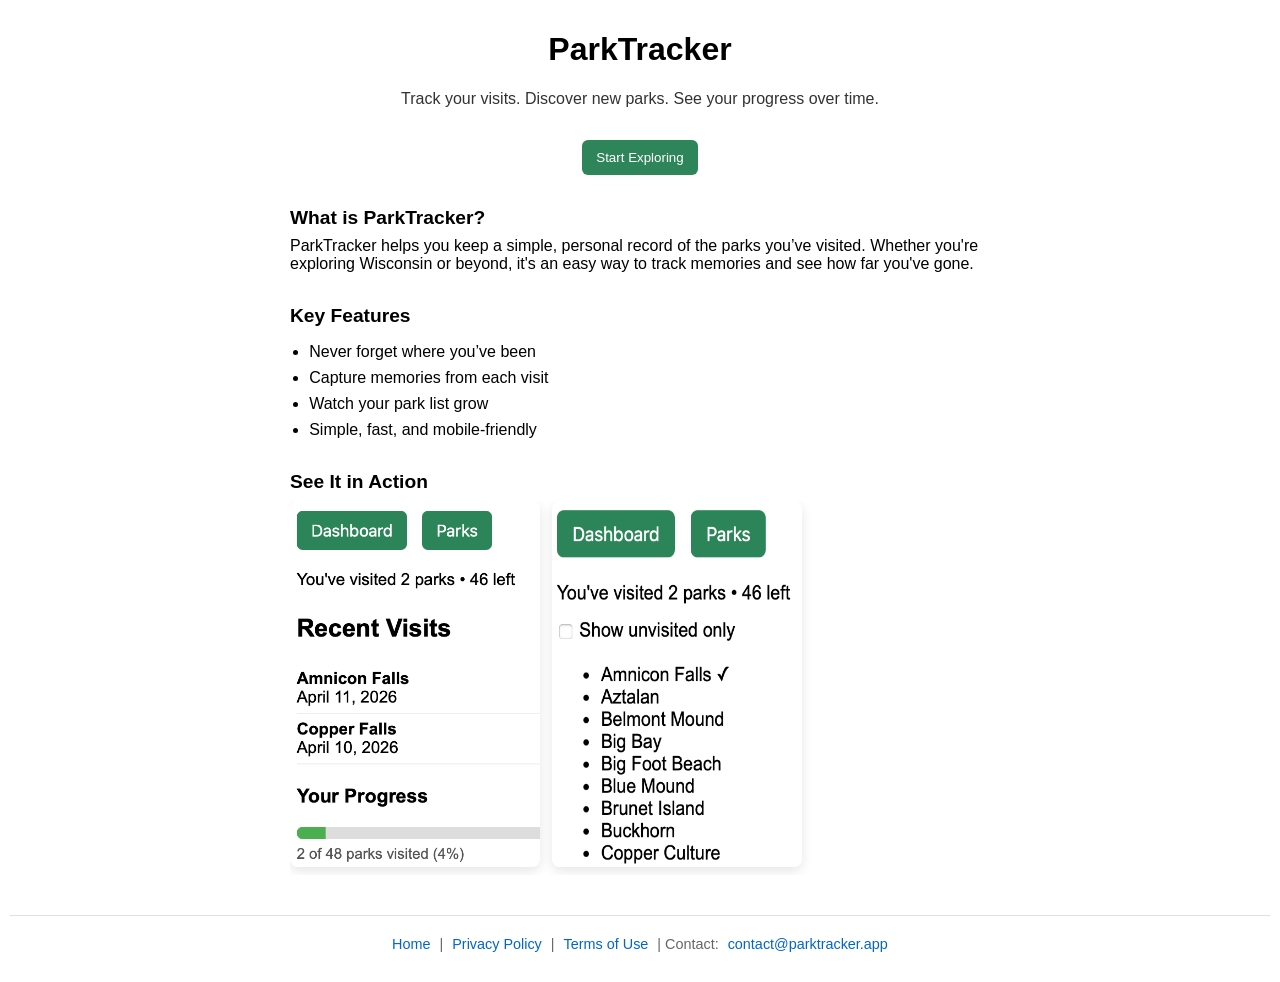
==== index.html @ 31048a4c "Fix favicon filename" ====
<!doctype html>
<html>
  <head>
    <meta charset="UTF-8" />
    <meta name="viewport" content="width=device-width, initial-scale=1.0" />
    <title>Park Tracker</title>
    <link rel="stylesheet" href="styles.css" />
    <link rel="icon" type="image/png" href="/favicon.png" />
  </head>
  <body>
    <!-- LANDING VIEW -->
    <div id="landing-view" class="view">
      <div class="app-container">
        <div class="landing-content">
          <h1>ParkTracker</h1>

          <p class="tagline">
            Track your visits. Discover new parks. See your progress over time.
          </p>

          <button id="start-button">Start Exploring</button>

          <!-- Description -->
          <section class="landing-section">
            <h2>What is ParkTracker?</h2>
            <p>
              ParkTracker helps you keep a simple, personal record of the parks
              you’ve visited. Whether you're exploring Wisconsin or beyond, it's
              an easy way to track memories and see how far you've gone.
            </p>
          </section>

          <!-- Features -->
          <section class="landing-section">
            <h2>Key Features</h2>
            <ul class="feature-list">
              <li>Never forget where you’ve been</li>
              <li>Capture memories from each visit</li>
              <li>Watch your park list grow</li>
              <li>Simple, fast, and mobile-friendly</li>
            </ul>
          </section>

          <!-- Screenshots -->
          <section class="landing-section">
            <h2>See It in Action</h2>

            <div class="screenshot-container">
              <img
                src="/public/images/dashboard.png"
                alt="Dashboard view showing progress and recent visits"
              />
              <img src="/public/images/parks.png" alt="Parks list view" />
              <!--<img
                src="/public/images/details.png"
                alt="Park detail view with notes"
              />-->
            </div>
          </section>
        </div>
      </div>
    </div>

    <!-- APP VIEW -->
    <div id="app-view" class="app-container" style="display: none">
      <h1>Wisconsin State Parks</h1>

      <div id="nav">
        <button id="nav-dashboard">Dashboard</button>
        <button id="nav-parks">Parks</button>
      </div>

      <p id="visit-counter">You’ve visited 0 parks</p>

      <div id="filter-container">
        <label>
          <input type="checkbox" id="filter-unvisited" />
          Show unvisited only
        </label>
      </div>

      <!-- LIST VIEW -->
      <div id="list-view">
        <ul id="parks-list"></ul>
      </div>

      <!-- DETAIL VIEW -->
      <div id="detail-view">
        <button id="back-button">← Back</button>
        <h2 id="park-name"></h2>
        <p id="park-location"></p>
        <p id="park-county"></p>
        <p id="park-description"></p>

        <hr />

        <div id="visit-action">
          <label for="visit-date">Select visit date:</label>
          <input type="date" id="visit-date" />

          <label for="visit-notes">Notes (optional):</label>
          <textarea
            id="visit-notes"
            rows="3"
            placeholder="What made this visit memorable?"
          ></textarea>

          <button id="visit-button">Mark as Visited</button>
        </div>

        <h3>Your Visits</h3>
        <div id="visit-history"></div>
      </div>

      <div id="dashboard-view">
        <h2>Recent Visits</h2>
        <div id="recent-visits"></div>
      </div>

      <h3>Your Progress</h3>

      <div id="total-progress-container">
        <div id="total-progress-bar"></div>
      </div>
      <p id="total-progress-text"></p>
      <div id="progress-message"></div>

      <div id="next-achievement">
        <h3>Next Achievement</h3>
        <p id="next-achievement-title"></p>
        <p id="next-achievement-description"></p>
        <div id="progress-bar-container">
          <div id="progress-bar"></div>
        </div>
        <p id="progress-text"></p>
      </div>

      <div id="achievements-panel">
        <h3>Achievements</h3>
        <ul id="achievements-list"></ul>
      </div>
    </div>

    <script src="env.js"></script>
    <script src="app.js"></script>

    <footer class="app-footer">
      <a href="/index.html">Home</a> |
      <a href="/privacy.html">Privacy Policy</a> |
      <a href="/terms.html">Terms of Use</a> |
      <span
        >Contact:
        <a href="mailto:contact@parktracker.app"
          >contact@parktracker.app</a
        ></span
      >
    </footer>
    <script defer src="/_vercel/insights/script.js"></script>

    <!-- Toast (global UI element) -->
    <div id="toast" class="toast hidden"></div>
  </body>
</html>
---- styles.css ----
html {
  font-size: 16px;
}

body {
  font-family: Arial, sans-serif;
  font-size: 1rem;
  margin: 0;
  padding: 10px;
}

.landing-content {
  text-align: center;
}

.tagline {
  margin: 0.5rem 0 1.5rem;
  font-size: 1rem;
  opacity: 0.8;
}

.landing-section {
  margin-top: 2rem;
  text-align: left;
}

.landing-section h2 {
  font-size: 1.2rem;
  margin-bottom: 0.5rem;
}

.feature-list {
  padding-left: 1.2rem;
}

.feature-list li {
  margin-bottom: 0.5rem;
}

/* Screenshots */
.screenshot-container {
  display: flex;
  gap: 0.75rem;
  overflow-x: auto;
  padding-bottom: 0.5rem;
}

.screenshot-container img {
  width: 70%;
  max-width: 250px;
  border-radius: 8px;
  flex-shrink: 0;
  box-shadow: 0 4px 12px rgba(0, 0, 0, 0.1);
}

li {
  cursor: pointer;
}
#detail-view {
  display: none;
}

/* Highlight animation */
@keyframes achievement-pop {
  0% {
    background-color: #fff3a0;
    transform: scale(1.05);
  }
  100% {
    background-color: transparent;
    transform: scale(1);
  }
}

.achievement-new {
  animation: achievement-pop 1s ease;
  border-radius: 4px;
  padding: 4px;
}

#next-achievement-description {
  font-size: 0.9rem;
  opacity: 0.75;
  margin-top: 0.25rem;
}

#progress-bar-container {
  width: 100%;
  height: 12px;
  background: #ddd;
  border-radius: 6px;
  overflow: hidden;
}

#progress-bar {
  height: 100%;
  width: 0%;
  background: #4caf50;
  transition:
    width 0.3s ease,
    background-color 0.3s ease;
}

#total-progress-container {
  width: 100%;
  height: 12px;
  background: #ddd;
  border-radius: 6px;
  overflow: hidden;
  margin-bottom: 6px;
}

#total-progress-bar {
  background: #4caf50;
  height: 100%;
  width: 0%;
  transition: width 0.3s ease;
}

#visit-action {
  margin-top: 10px;
}

#visit-history {
  margin: 10px 0;
}

#dashboard-view {
  margin: 20px 0;
}

.recent-visit {
  padding: 6px 0;
  border-bottom: 1px solid #eee;
}

#nav {
  margin: 10px 0 20px;
}

#nav button {
  margin-right: 10px;
  padding: 10px 14px;
  font-size: 1rem;
}

.recent-visit:hover {
  background-color: #f5f5f5;
}

.loading {
  color: #666;
  font-style: italic;
}

.empty-state {
  color: #666;
  text-align: center;
  padding: 10px 0;
}

@media (max-width: 600px) {
  body {
    font-family:
      system-ui,
      -apple-system,
      Arial,
      sans-serif;
    font-size: 1rem;
    line-height: 1.6;
    margin: 0;
    padding: 10px;
    color: #333;
    background-color: #f9fafb;
  }

  h1 {
    margin-bottom: 10px;
    color: #2c3e50;
  }

  h2,
  h3 {
    margin-top: 24px;
    margin-bottom: 10px;
    color: #2c3e50;
  }

  a {
    color: #0066cc;
    text-decoration: none;
  }

  a:hover {
    text-decoration: underline;
  }

  li {
    padding: 8px 0;
  }

  button {
    font-size: 1.1rem;
    padding: 12px 16px;
  }
}

#park-location,
#park-county {
  display: block;
  margin: 4px 0;
  color: #444;
}

.app-container {
  max-width: 700px;
  margin: 0 auto;
}

#dashboard-view,
#next-achievement,
#achievements-panel,
#detail-view {
  margin-top: 24px;
}

p {
  margin: 6px 0 12px;
}

.progress-section {
  margin-top: 24px;
}

#total-progress-text,
#progress-text {
  font-size: 0.9rem;
  color: #555;
}

button {
  background-color: #2f855a;
  color: white;
  border: none;
  border-radius: 6px;
  padding: 10px 14px;
  margin-top: 8px;
  cursor: pointer;
}

button:hover {
  background-color: #276749;
}

#visit-action label {
  display: block;
  margin-top: 10px;
  font-weight: 600;
}

#visit-action textarea {
  width: 100%;
  padding: 8px;
  margin-top: 4px;
  border-radius: 4px;
  border: 1px solid #ccc;
  font-family: inherit;
  font-size: 1rem;
  box-sizing: border-box;
}

.visit-entry {
  margin-bottom: 10px;
}

.visit-notes {
  margin-left: 10px;
  font-style: italic;
  color: #555;
}

.app-footer {
  text-align: center;
  margin-top: 40px;
  padding: 20px;
  font-size: 0.9rem;
  color: #666;
  border-top: 1px solid #e0e0e0;
}

.app-footer a {
  color: #0066cc;
  text-decoration: none;
  margin: 0 5px;
}

.app-footer a:hover {
  text-decoration: underline;
}

.footer-separator {
  color: #999;
}

.updated {
  color: #666;
  font-size: 0.9rem;
}

.legal-container {
  max-width: 800px;
  margin: 0 auto;
  padding: 20px;
}

.legal-header {
  padding: 20px;
  max-width: 800px;
  margin: 0 auto;
}

.legal-header a {
  color: #0066cc;
  text-decoration: none;
  font-size: 0.95rem;
}

.toast {
  position: fixed;
  bottom: 20px;
  left: 50%;
  transform: translateX(-50%);
  background: #222;
  color: #fff;
  padding: 12px 18px;
  border-radius: 10px;
  opacity: 0.95;
  font-size: 14px;
  z-index: 1000;
}

.hidden {
  display: none;
}

.achievement-section {
  margin-bottom: 1rem;
}

.achievement-section h3 {
  margin-bottom: 0.5rem;
  font-size: 0.9rem;
  text-transform: uppercase;
  opacity: 0.7;
}

.achievement-item {
  padding: 6px 0;
}

.achievement-item.locked {
  opacity: 0.5;
}

.achievement-progress {
  font-size: 0.8rem;
  opacity: 0.7;
  margin-left: 1.2rem;
}

.visit-header {
  display: flex;
  justify-content: space-between;
  align-items: center;
}

.visit-delete-btn {
  background: none;
  border: none;
  cursor: pointer;
  font-size: 1rem;
}

.visit-delete-btn:hover {
  opacity: 0.7;
}
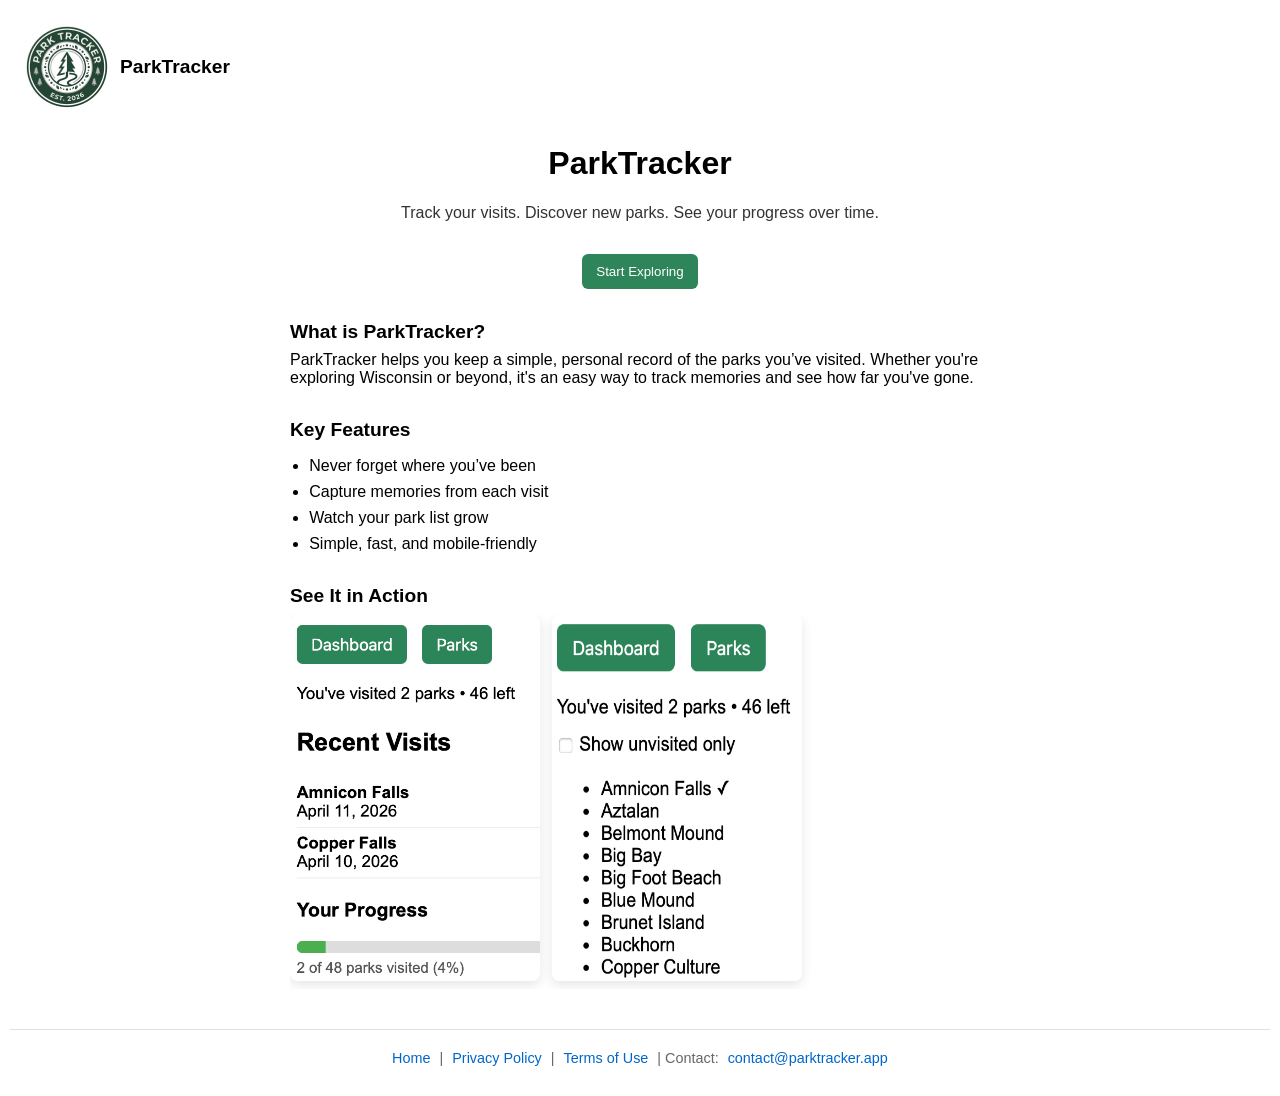
==== commit 790cf22d: "Add app logo" ====
--- a/index.html
+++ b/index.html
@@ -5,9 +5,18 @@
     <meta name="viewport" content="width=device-width, initial-scale=1.0" />
     <title>Park Tracker</title>
     <link rel="stylesheet" href="styles.css" />
-    <link rel="icon" type="image/png" href="/favicon.png" />
+    <link rel="icon" type="image/png" href="/public/favicon.png" />
   </head>
   <body>
+    <header class="app-header">
+      <div class="brand">
+        <img id="brand-logo" alt="ParkTracker logo" />
+        <div class="brand-text">
+          <h1 id="brand-title"></h1>
+        </div>
+      </div>
+    </header>
+
     <!-- LANDING VIEW -->
     <div id="landing-view" class="view">
       <div class="app-container">
--- a/styles.css
+++ b/styles.css
@@ -374,13 +374,44 @@
   align-items: center;
 }
 
+.visit-actions {
+  display: flex;
+  gap: 0.5rem;
+}
+
+.visit-edit-btn,
 .visit-delete-btn {
   background: none;
   border: none;
   cursor: pointer;
   font-size: 1rem;
-}
-
+  padding: 0;
+  margin: 0;
+  color: inherit;
+}
+
+.visit-edit-btn:hover,
 .visit-delete-btn:hover {
   opacity: 0.7;
-}+}
+
+.app-header {
+  padding: 1rem;
+}
+
+.brand {
+  display: flex;
+  align-items: center;
+  gap: 0.75rem;
+}
+
+#brand-logo {
+  width: 82px;
+  height: 82px;
+  object-fit: contain;
+}
+
+.brand-text h1 {
+  font-size: 1.2rem;
+  margin: 0;
+}
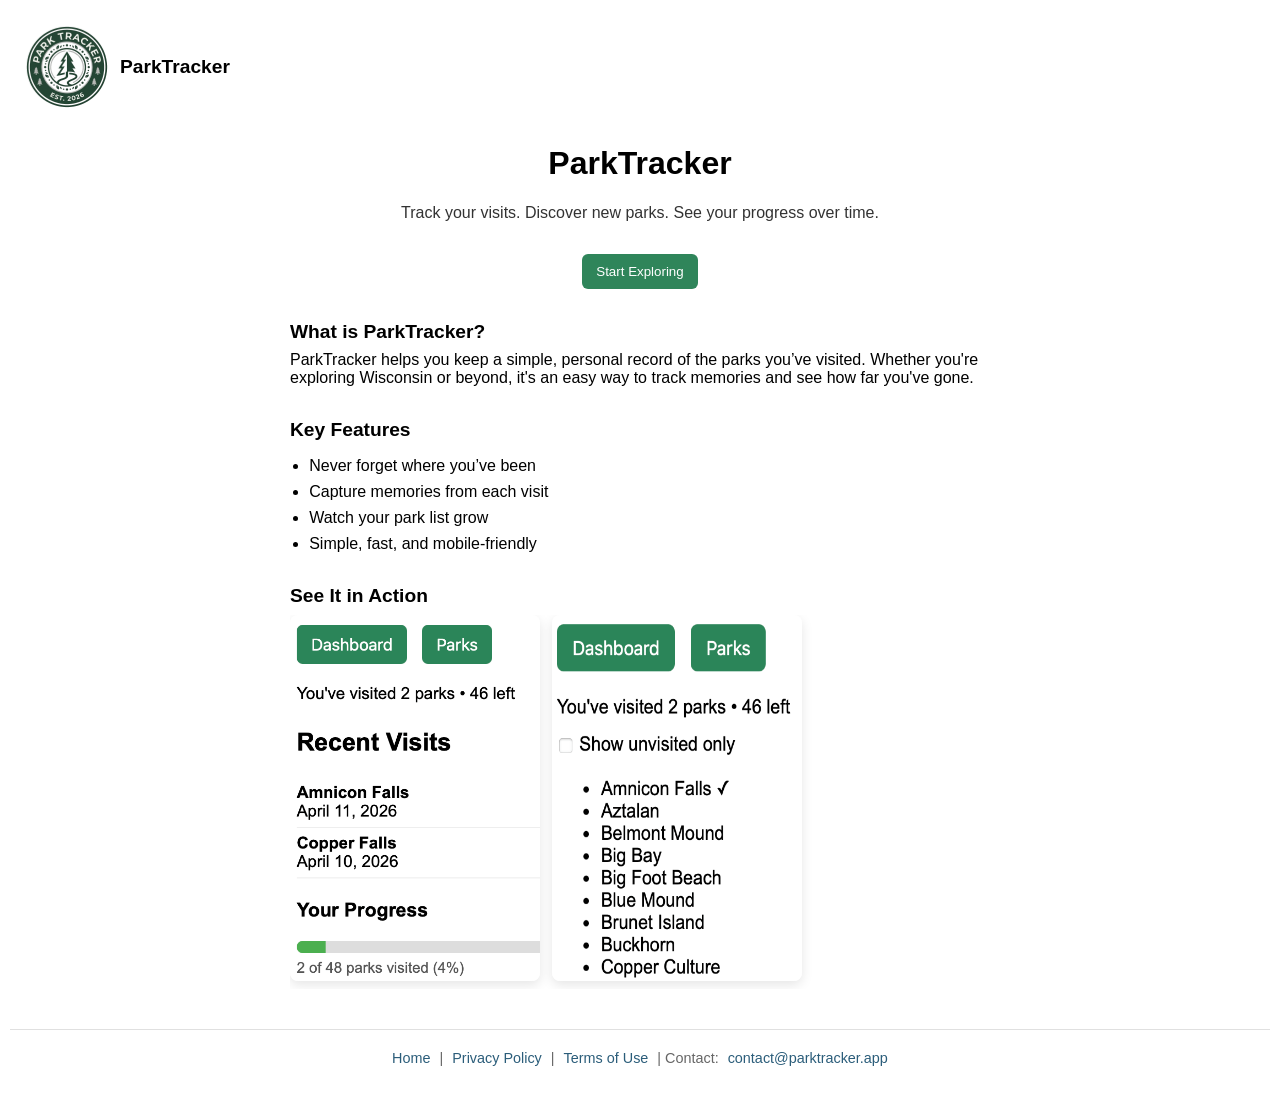
==== commit 6a7ddf65: "Added momentum messaging to Dashboard" ====
--- a/index.html
+++ b/index.html
@@ -121,6 +121,11 @@
         <div id="visit-history"></div>
       </div>
 
+      <section id="momentum-section">
+        <h3>Looking Back</h3>
+        <div id="momentum-message"></div>
+      </section>
+
       <div id="dashboard-view">
         <h2>Recent Visits</h2>
         <div id="recent-visits"></div>
--- a/styles.css
+++ b/styles.css
@@ -95,7 +95,7 @@
 #progress-bar {
   height: 100%;
   width: 0%;
-  background: #4caf50;
+  background: #2f855a;
   transition:
     width 0.3s ease,
     background-color 0.3s ease;
@@ -111,7 +111,7 @@
 }
 
 #total-progress-bar {
-  background: #4caf50;
+  background: #2f855a;
   height: 100%;
   width: 0%;
   transition: width 0.3s ease;
@@ -176,18 +176,18 @@
 
   h1 {
     margin-bottom: 10px;
-    color: #2c3e50;
+    color: #2f3e36;
   }
 
   h2,
   h3 {
     margin-top: 24px;
     margin-bottom: 10px;
-    color: #2c3e50;
+    color: #2f3e36;
   }
 
   a {
-    color: #0066cc;
+    color: #2b5d7a;
     text-decoration: none;
   }
 
@@ -289,7 +289,7 @@
 }
 
 .app-footer a {
-  color: #0066cc;
+  color: #2b5d7a;
   text-decoration: none;
   margin: 0 5px;
 }
@@ -320,7 +320,7 @@
 }
 
 .legal-header a {
-  color: #0066cc;
+  color: #2b5d7a;
   text-decoration: none;
   font-size: 0.95rem;
 }
@@ -415,3 +415,70 @@
   font-size: 1.2rem;
   margin: 0;
 }
+
+.park-list-item {
+  padding: 0.9rem 1rem;
+  border-radius: 10px;
+  margin-bottom: 0.75rem;
+  transition: background 0.15s ease;
+}
+
+.park-list-item:hover {
+  background: rgba(0, 0, 0, 0.03);
+}
+
+.park-list-item.visited {
+  border-left: 4px solid #5b7f5b;
+}
+
+.park-list-item.unvisited {
+  opacity: 0.94;
+}
+
+.park-list-name {
+  font-weight: 600;
+}
+
+.park-visit-meta {
+  margin-top: 0.35rem;
+}
+
+.visit-status {
+  font-size: 0.92rem;
+  font-weight: 600;
+  color: #355e3b;
+}
+
+.last-visited {
+  font-size: 0.82rem;
+  color: #666;
+  margin-top: 0.15rem;
+}
+
+.park-unvisited {
+  margin-top: 0.35rem;
+  font-size: 0.88rem;
+  color: #777;
+}
+
+.visit-summary {
+  margin-bottom: 1rem;
+}
+
+.last-visit-message {
+  color: #5a5a5a;
+  font-size: 0.92rem;
+}
+
+#momentum-section {
+  margin: 24px 0;
+}
+
+#momentum-section h3 {
+  margin-bottom: 0.4rem;
+}
+
+#momentum-message {
+  color: #555;
+  line-height: 1.5;
+}
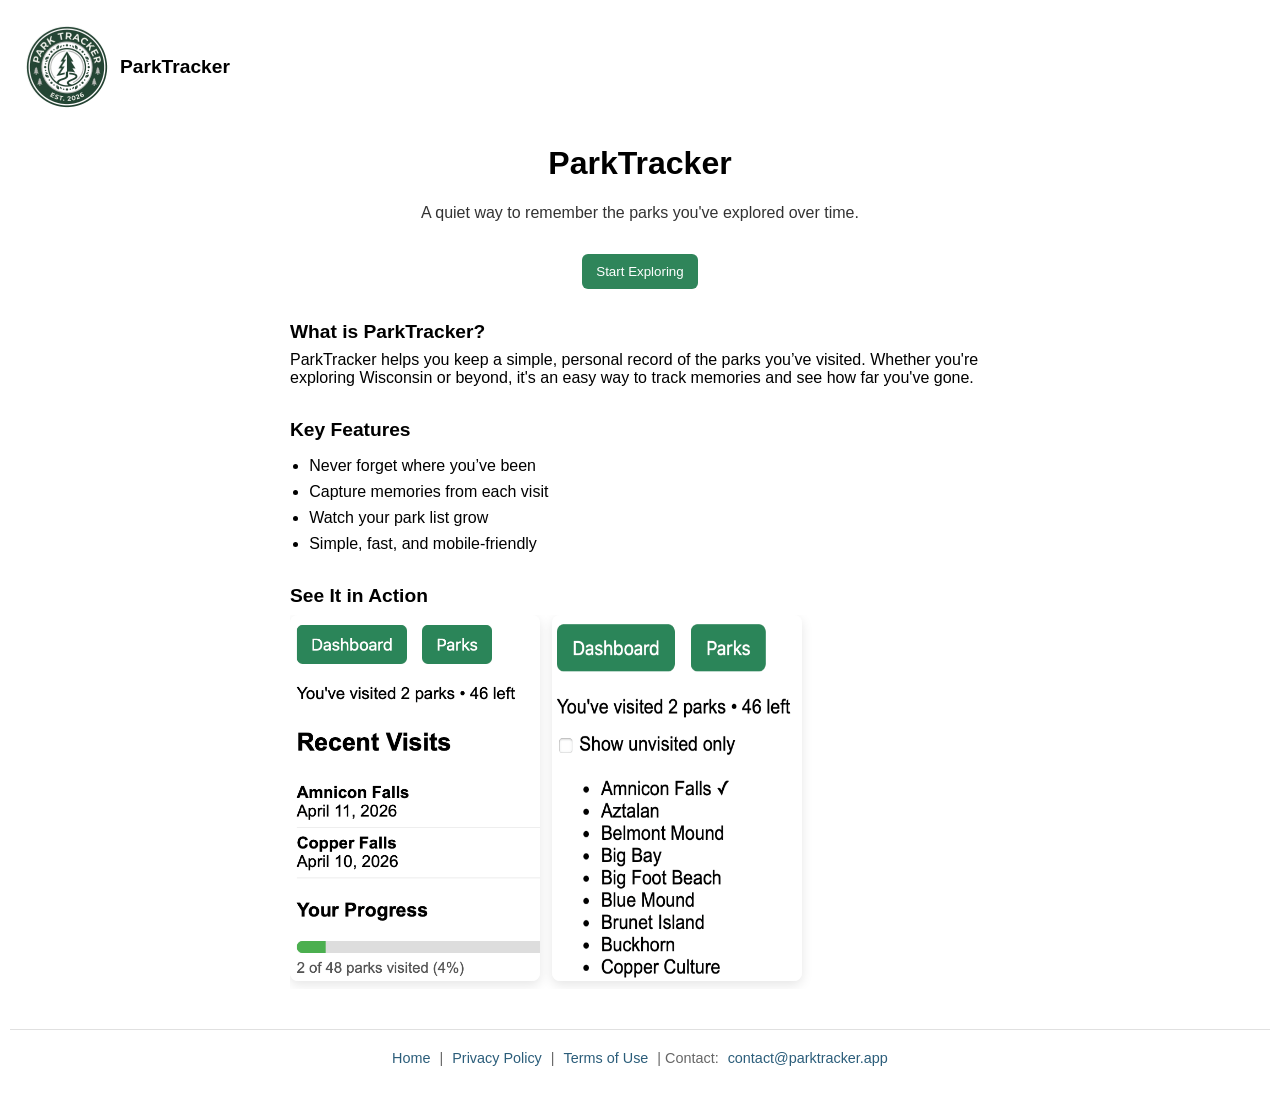
==== commit 5fe3e275: "Update Dash msg & add On This Day msg" ====
--- a/index.html
+++ b/index.html
@@ -17,6 +17,12 @@
       </div>
     </header>
 
+    <div id="global-error" class="global-error hidden"></div>
+
+    <div id="offline-banner" class="offline-banner hidden">
+      You're offline. Changes may not sync until connection returns.
+    </div>
+
     <!-- LANDING VIEW -->
     <div id="landing-view" class="view">
       <div class="app-container">
@@ -24,7 +30,7 @@
           <h1>ParkTracker</h1>
 
           <p class="tagline">
-            Track your visits. Discover new parks. See your progress over time.
+            A quiet way to remember the parks you've explored over time.
           </p>
 
           <button id="start-button">Start Exploring</button>
@@ -126,6 +132,11 @@
         <div id="momentum-message"></div>
       </section>
 
+      <section id="memory-section" class="memory-section hidden">
+        <h3>On This Day</h3>
+        <div id="memory-moments"></div>
+      </section>
+
       <div id="dashboard-view">
         <h2>Recent Visits</h2>
         <div id="recent-visits"></div>
--- a/styles.css
+++ b/styles.css
@@ -482,3 +482,40 @@
   color: #555;
   line-height: 1.5;
 }
+
+.global-error {
+  margin: 1rem 0;
+  padding: 0.85rem 1rem;
+  border-radius: 10px;
+  background: #fef3c7;
+  color: #78350f;
+  font-size: 0.95rem;
+}
+
+.global-error.hidden {
+  display: none;
+}
+
+.memory-section {
+  margin: 24px 0;
+  padding: 1rem;
+  background: #f7f6f2;
+  border-radius: 12px;
+  border: 1px solid #e7e2d8;
+}
+
+.memory-section h3 {
+  margin-top: 0;
+  margin-bottom: 0.75rem;
+  color: #2f3e36;
+}
+
+.memory-moment {
+  color: #555;
+  line-height: 1.6;
+  padding: 0.5rem 0;
+}
+
+.memory-moment + .memory-moment {
+  border-top: 1px solid rgba(0, 0, 0, 0.06);
+}
